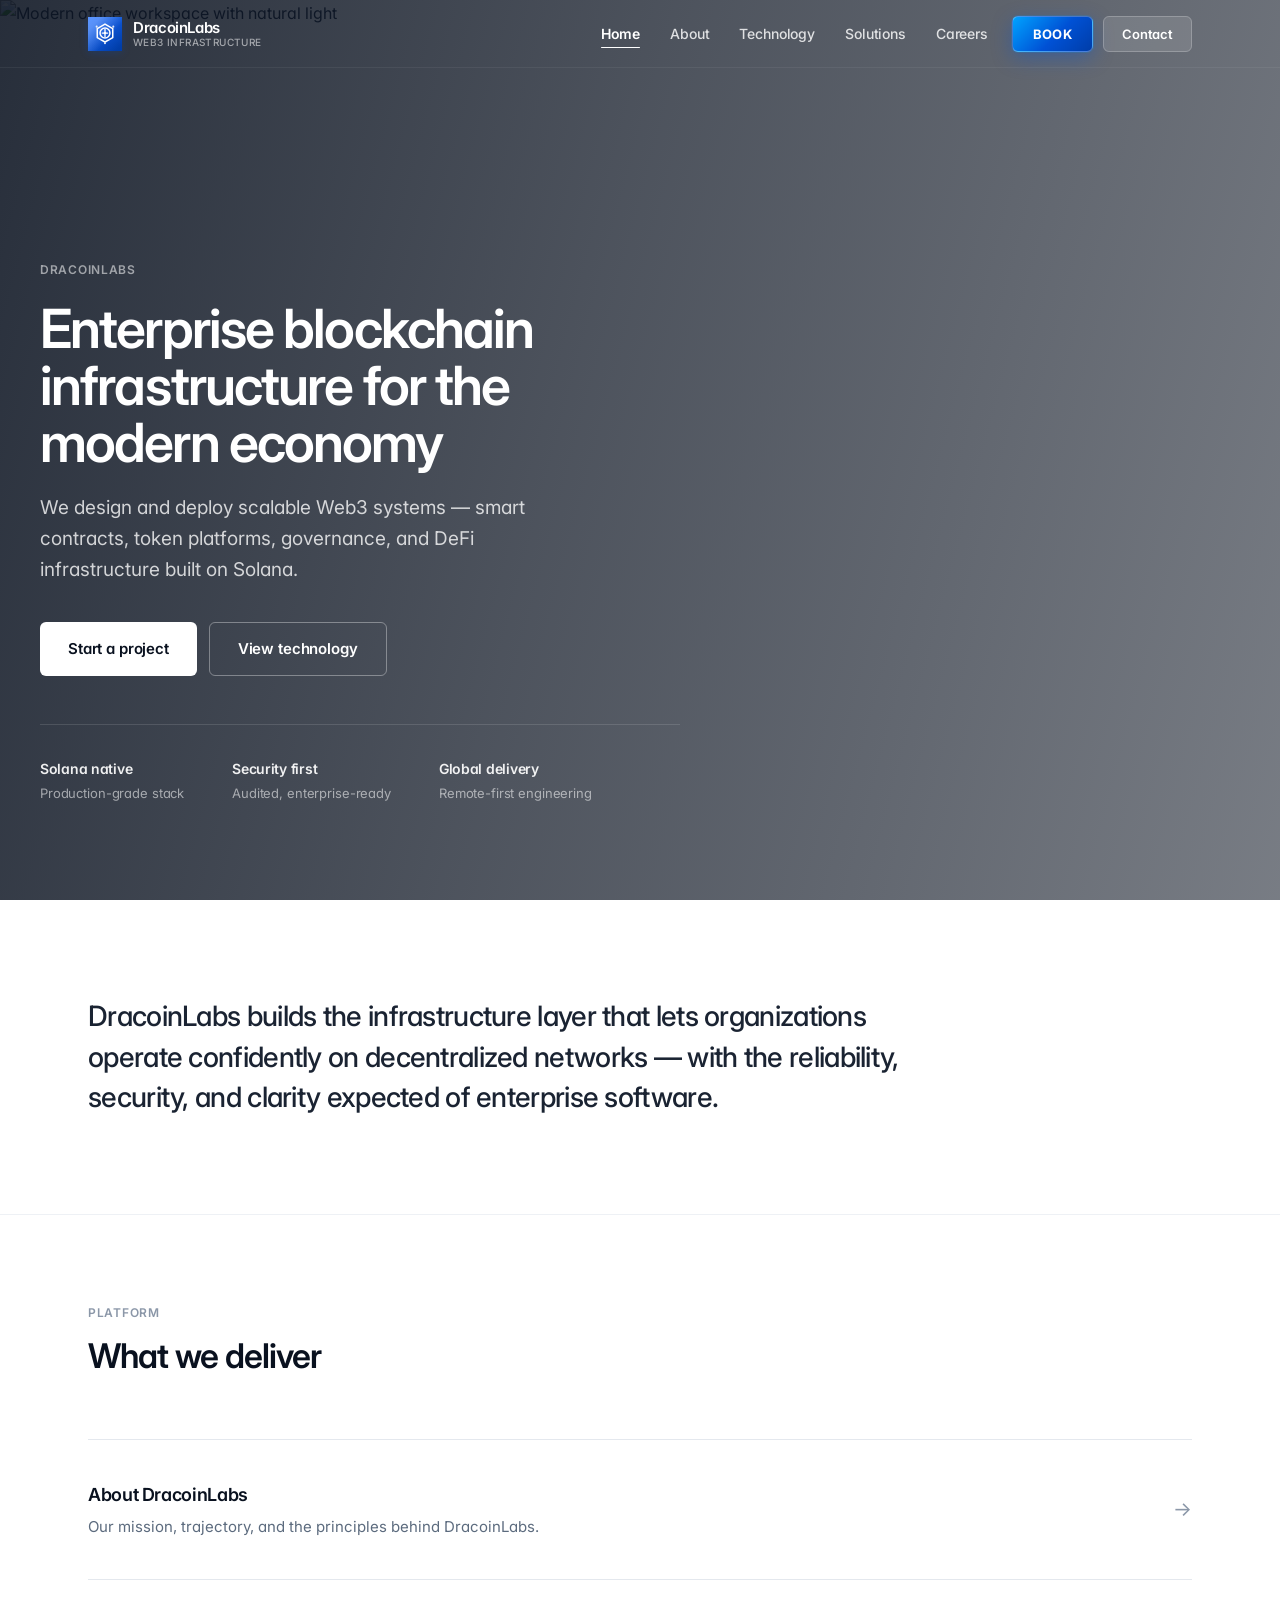
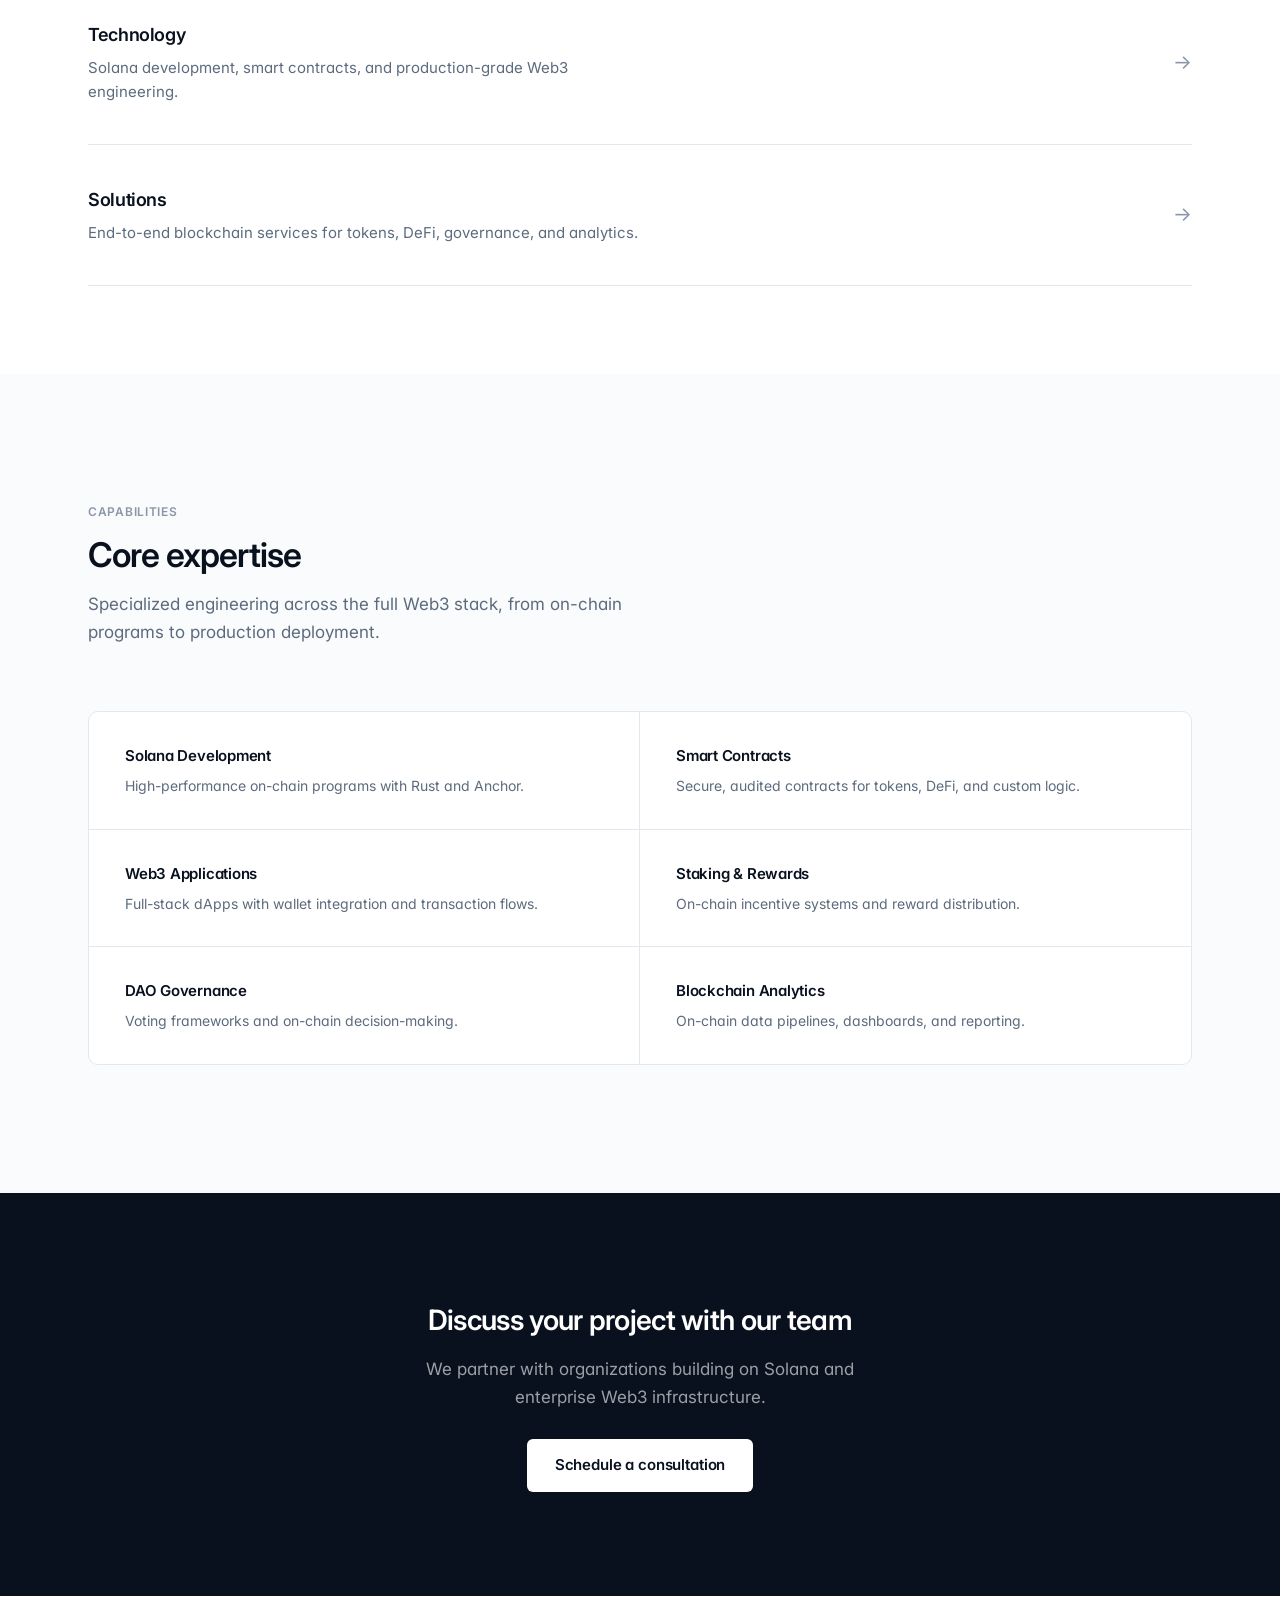
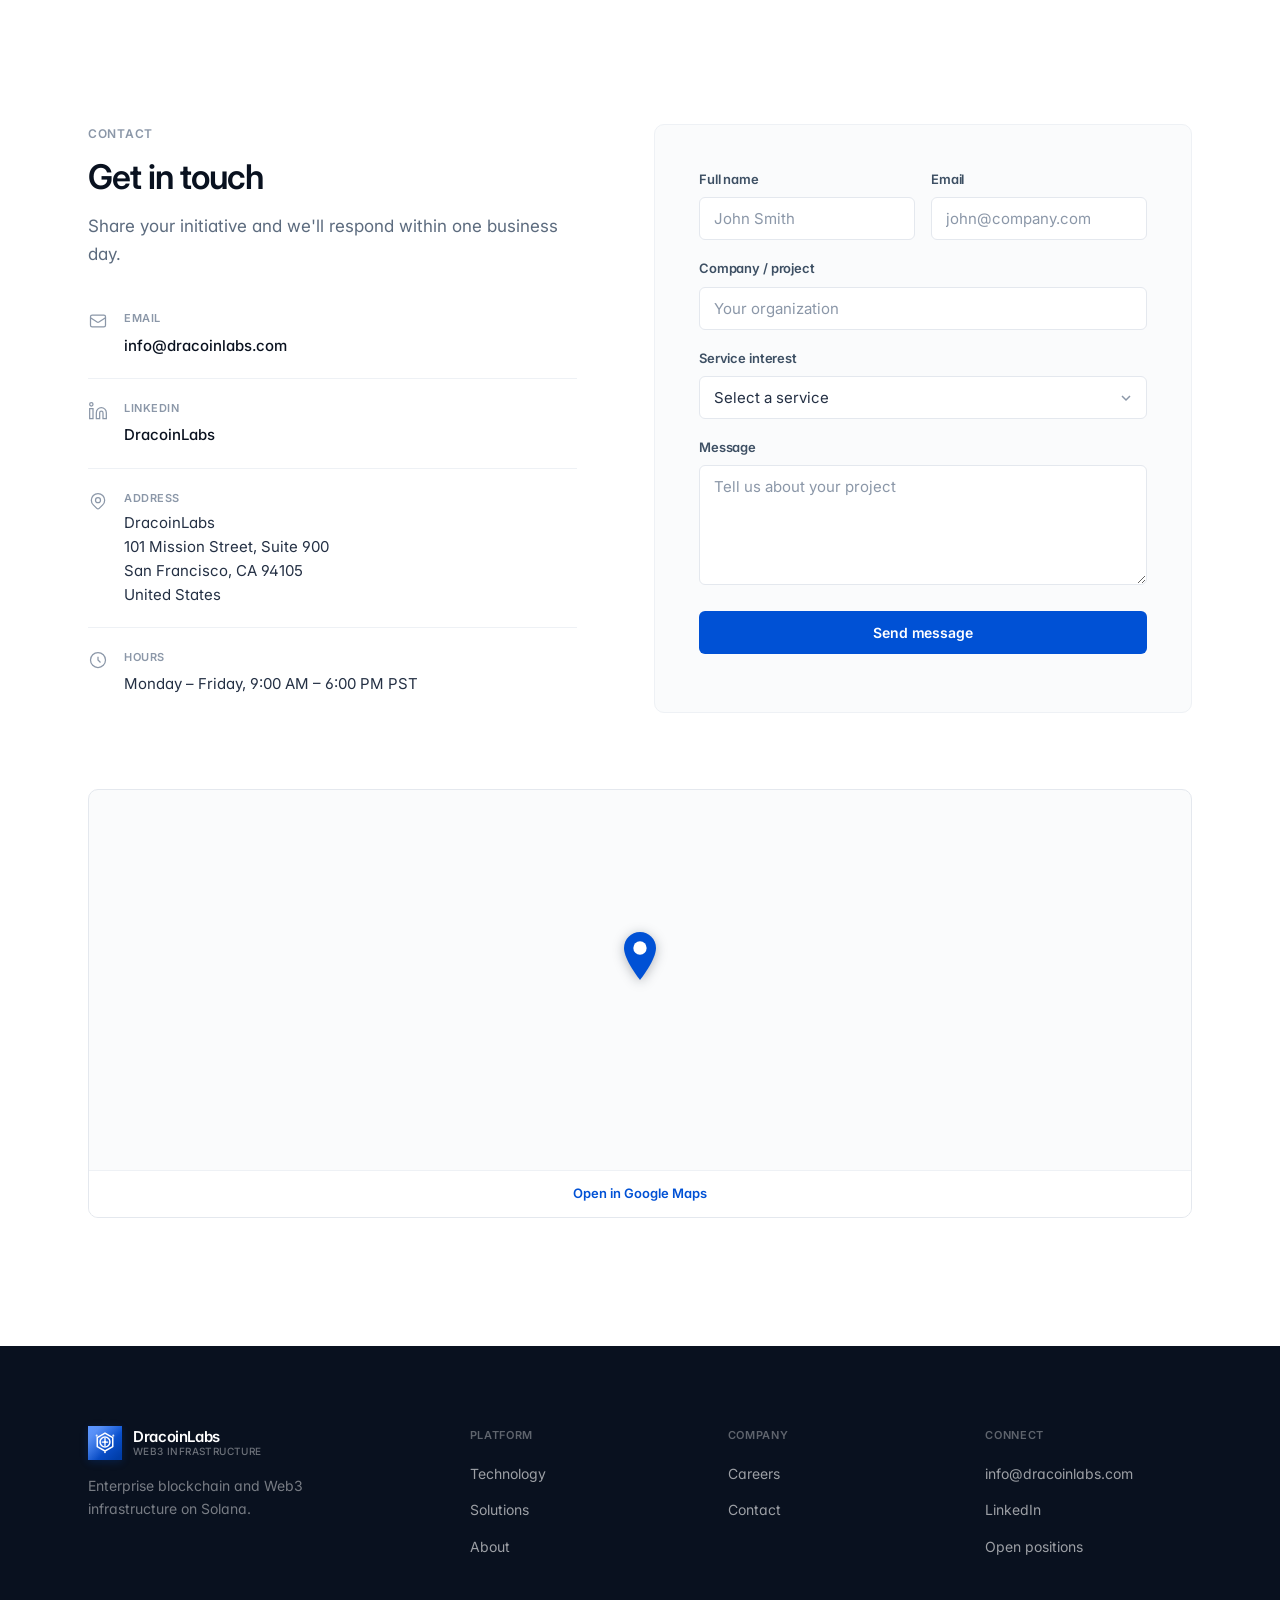
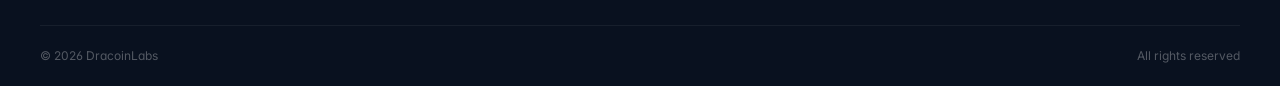
==== index.html @ e988a2a3 "Initial commit - DracoinLabs Company Website" ====
<!DOCTYPE html>
<html lang="en">
<head>
  <meta charset="UTF-8">
  <meta name="viewport" content="width=device-width, initial-scale=1.0">
  <meta name="description" content="DracoinLabs — Enterprise blockchain and Web3 infrastructure. DracoinLabs Nexus and scalable solutions on Solana.">
  <title>DracoinLabs | Enterprise Web3 Infrastructure</title>
  <link rel="icon" type="image/svg+xml" href="assets/favicon.svg">
  <link rel="preconnect" href="https://images.unsplash.com" crossorigin>
  <link rel="preconnect" href="https://fonts.googleapis.com">
  <link rel="preconnect" href="https://fonts.gstatic.com" crossorigin>
  <link href="https://fonts.googleapis.com/css2?family=Inter:wght@400;500;600;700&display=swap" rel="stylesheet">
  <link rel="stylesheet" href="css/style.css">
</head>
<body>
  <header class="header header--dark" id="header">
    <nav class="nav container">
      <a href="index.html" class="logo">
        <img class="logo-mark" src="assets/logo-mark.svg" alt="" width="32" height="32">
        <span class="logo-text"><span class="logo-name">DracoinLabs</span><span class="logo-tagline">Web3 Infrastructure</span></span>
      </a>
      <button class="nav-toggle" id="navToggle" aria-label="Menu"><span></span><span></span><span></span></button>
      <ul class="nav-links" id="navLinks">
        <li><a href="index.html" class="active">Home</a></li>
        <li><a href="about.html">About</a></li>
        <li><a href="technology.html">Technology</a></li>
        <li><a href="solutions.html">Solutions</a></li>
        <li><a href="careers.html">Careers</a></li>
        <li><button type="button" class="nav-book" id="bookBtn" aria-haspopup="dialog">Book</button></li>
        <li><a href="#contact" class="nav-cta">Contact</a></li>
      </ul>
    </nav>
  </header>

  <main>
    <section class="hero">
      <div class="hero-media">
        <img class="hero-img"
          src="https://images.unsplash.com/photo-1497366216548-37526070297c?auto=format&fit=crop&w=1920&q=85"
          srcset="https://images.unsplash.com/photo-1497366216548-37526070297c?auto=format&fit=crop&w=1200&q=85 1200w,
                  https://images.unsplash.com/photo-1497366216548-37526070297c?auto=format&fit=crop&w=1920&q=85 1920w,
                  https://images.unsplash.com/photo-1497366216548-37526070297c?auto=format&fit=crop&w=2400&q=85 2400w"
          sizes="100vw"
          alt="Modern office workspace with natural light"
          width="2400" height="1350" fetchpriority="high">
        <div class="hero-overlay"></div>
      </div>
      <div class="container hero-body">
        <div class="hero-inner">
          <span class="hero-label">DracoinLabs</span>
          <h1 class="hero-title">Enterprise blockchain infrastructure for the modern economy</h1>
          <p class="hero-lead">We design and deploy scalable Web3 systems — smart contracts, token platforms, governance, and DeFi infrastructure built on Solana.</p>
          <div class="hero-actions">
            <a href="#contact" class="btn btn-white btn-lg">Start a project</a>
            <a href="technology.html" class="btn btn-outline btn-lg">View technology</a>
          </div>
          <div class="hero-trust">
            <div class="hero-trust-item"><strong>Solana native</strong>Production-grade stack</div>
            <div class="hero-trust-item"><strong>Security first</strong>Audited, enterprise-ready</div>
            <div class="hero-trust-item"><strong>Global delivery</strong>Remote-first engineering</div>
          </div>
        </div>
      </div>
    </section>

    <section class="statement">
      <div class="container">
        <p class="statement-text" data-reveal>DracoinLabs builds the infrastructure layer that lets organizations operate confidently on decentralized networks — with the reliability, security, and clarity expected of enterprise software.</p>
      </div>
    </section>

    <section class="section section--tight">
      <div class="container">
        <div class="section-header" data-reveal>
          <span class="section-label">Platform</span>
          <h2 class="section-title">What we deliver</h2>
        </div>
        <div class="link-rows">
          <a href="about.html" class="link-row" data-reveal>
            <div class="link-row-content">
              <h3>About DracoinLabs</h3>
              <p>Our mission, trajectory, and the principles behind DracoinLabs.</p>
            </div>
            <span class="link-row-arrow" aria-hidden="true">→</span>
          </a>
          <a href="technology.html" class="link-row" data-reveal>
            <div class="link-row-content">
              <h3>Technology</h3>
              <p>Solana development, smart contracts, and production-grade Web3 engineering.</p>
            </div>
            <span class="link-row-arrow" aria-hidden="true">→</span>
          </a>
          <a href="solutions.html" class="link-row" data-reveal>
            <div class="link-row-content">
              <h3>Solutions</h3>
              <p>End-to-end blockchain services for tokens, DeFi, governance, and analytics.</p>
            </div>
            <span class="link-row-arrow" aria-hidden="true">→</span>
          </a>
        </div>
      </div>
    </section>

    <section class="section section--alt">
      <div class="container">
        <div class="section-header" data-reveal>
          <span class="section-label">Capabilities</span>
          <h2 class="section-title">Core expertise</h2>
          <p class="section-desc">Specialized engineering across the full Web3 stack, from on-chain programs to production deployment.</p>
        </div>
        <div class="capability-grid">
          <div class="capability-item" data-reveal>
            <h4>Solana Development</h4>
            <p>High-performance on-chain programs with Rust and Anchor.</p>
          </div>
          <div class="capability-item" data-reveal>
            <h4>Smart Contracts</h4>
            <p>Secure, audited contracts for tokens, DeFi, and custom logic.</p>
          </div>
          <div class="capability-item" data-reveal>
            <h4>Web3 Applications</h4>
            <p>Full-stack dApps with wallet integration and transaction flows.</p>
          </div>
          <div class="capability-item" data-reveal>
            <h4>Staking & Rewards</h4>
            <p>On-chain incentive systems and reward distribution.</p>
          </div>
          <div class="capability-item" data-reveal>
            <h4>DAO Governance</h4>
            <p>Voting frameworks and on-chain decision-making.</p>
          </div>
          <div class="capability-item" data-reveal>
            <h4>Blockchain Analytics</h4>
            <p>On-chain data pipelines, dashboards, and reporting.</p>
          </div>
        </div>
      </div>
    </section>

    <section class="cta-band">
      <div class="container" data-reveal>
        <h2>Discuss your project with our team</h2>
        <p>We partner with organizations building on Solana and enterprise Web3 infrastructure.</p>
        <a href="#contact" class="btn btn-white btn-lg">Schedule a consultation</a>
      </div>
    </section>

    <section class="section" id="contact">
      <div class="container contact-grid">
        <div data-reveal>
          <span class="section-label">Contact</span>
          <h2 class="section-title">Get in touch</h2>
          <p class="section-desc">Share your initiative and we'll respond within one business day.</p>
          <div class="contact-details">
            <div class="contact-item">
              <svg viewBox="0 0 24 24" fill="none" stroke="currentColor" stroke-width="1.5"><path d="M3 8l7.89 5.26a2 2 0 002.22 0L21 8M5 19h14a2 2 0 002-2V7a2 2 0 00-2-2H5a2 2 0 00-2 2v10a2 2 0 002 2z"/></svg>
              <div><strong>Email</strong><a href="mailto:info@dracoinlabs.com">info@dracoinlabs.com</a></div>
            </div>
            <div class="contact-item">
              <svg viewBox="0 0 24 24" fill="none" stroke="currentColor" stroke-width="1.5"><path d="M16 8a6 6 0 016 6v7h-4v-7a2 2 0 00-4 0v7h-4v-7a6 6 0 016-6zM2 9h4v12H2z"/><circle cx="4" cy="4" r="2"/></svg>
              <div><strong>LinkedIn</strong><a href="https://www.linkedin.com/company/dracoinlabs/" target="_blank" rel="noopener noreferrer">DracoinLabs</a></div>
            </div>
            <div class="contact-item">
              <svg viewBox="0 0 24 24" fill="none" stroke="currentColor" stroke-width="1.5"><path d="M17.657 16.657L13.414 20.9a1.998 1.998 0 01-2.827 0l-4.244-4.243a8 8 0 1111.314 0z"/><path d="M15 11a3 3 0 11-6 0 3 3 0 016 0z"/></svg>
              <div>
                <strong>Address</strong>
                <address class="contact-address">
                  DracoinLabs<br>
                  101 Mission Street, Suite 900<br>
                  San Francisco, CA 94105<br>
                  United States
                </address>
              </div>
            </div>
            <div class="contact-item">
              <svg viewBox="0 0 24 24" fill="none" stroke="currentColor" stroke-width="1.5"><path d="M12 8v4l3 3m6-3a9 9 0 11-18 0 9 9 0 0118 0z"/></svg>
              <div><strong>Hours</strong><span>Monday – Friday, 9:00 AM – 6:00 PM PST</span></div>
            </div>
          </div>
        </div>
        <form class="card contact-form" id="contactForm" novalidate data-reveal>
          <div class="form-row">
            <div class="form-group"><label for="name">Full name</label><input type="text" id="name" name="name" required placeholder="John Smith"></div>
            <div class="form-group"><label for="email">Email</label><input type="email" id="email" name="email" required placeholder="john@company.com"></div>
          </div>
          <div class="form-group"><label for="company">Company / project</label><input type="text" id="company" name="company" placeholder="Your organization"></div>
          <div class="form-group"><label for="service">Service interest</label>
            <select id="service" name="service"><option value="">Select a service</option><option value="solana">Solana Development</option><option value="smart-contracts">Smart Contracts</option><option value="web3">Web3 Applications</option><option value="staking">Staking & Rewards</option><option value="governance">DAO Governance</option><option value="defi">DeFi Infrastructure</option><option value="other">Other</option></select>
          </div>
          <div class="form-group"><label for="message">Message</label><textarea id="message" name="message" rows="4" required placeholder="Tell us about your project"></textarea></div>
          <button type="submit" class="btn btn-primary btn-full">Send message</button>
          <p class="form-status" id="formStatus" role="status"></p>
        </form>
      </div>
      <div class="container">
        <div class="contact-map" data-reveal>
          <div class="contact-map-frame">
            <iframe
              title="DracoinLabs office on Google Maps"
              src="https://maps.google.com/maps?ll=37.792351,-122.394742&amp;z=16&amp;hl=en&amp;t=m&amp;output=embed"
              width="100%"
              height="380"
              loading="lazy"
              referrerpolicy="no-referrer-when-downgrade"
              allowfullscreen>
            </iframe>
            <div class="contact-map-pin" aria-hidden="true">
              <svg xmlns="http://www.w3.org/2000/svg" viewBox="0 0 24 36" width="32" height="48">
                <path fill="#0051d5" d="M12 0C5.373 0 0 5.373 0 12c0 9 12 24 12 24s12-15 12-24C24 5.373 18.627 0 12 0z"/>
                <circle fill="#ffffff" cx="12" cy="12" r="5"/>
              </svg>
            </div>
          </div>
          <a
            class="contact-map-link"
            href="https://www.google.com/maps/search/?api=1&amp;query=101+Mission+Street,+Suite+900,+San+Francisco,+CA+94105"
            target="_blank"
            rel="noopener noreferrer">
            Open in Google Maps
          </a>
        </div>
      </div>
    </section>
  </main>

  <footer class="footer">
    <div class="container footer-grid">
      <div class="footer-brand">
        <a href="index.html" class="logo">
          <img class="logo-mark" src="assets/logo-mark.svg" alt="" width="32" height="32">
          <span class="logo-text"><span class="logo-name">DracoinLabs</span><span class="logo-tagline">Web3 Infrastructure</span></span>
        </a>
        <p>Enterprise blockchain and Web3 infrastructure on Solana.</p>
      </div>
      <div class="footer-col"><h4>Platform</h4><ul><li><a href="technology.html">Technology</a></li><li><a href="solutions.html">Solutions</a></li><li><a href="about.html">About</a></li></ul></div>
      <div class="footer-col"><h4>Company</h4><ul><li><a href="careers.html">Careers</a></li><li><a href="#contact">Contact</a></li></ul></div>
      <div class="footer-col"><h4>Connect</h4><ul><li><a href="mailto:info@dracoinlabs.com">info@dracoinlabs.com</a></li><li><a href="https://www.linkedin.com/company/dracoinlabs/" target="_blank" rel="noopener noreferrer">LinkedIn</a></li><li><a href="careers.html">Open positions</a></li></ul></div>
    </div>
    <div class="footer-bottom container">
      <p>&copy; 2026 DracoinLabs</p>
      <p>All rights reserved</p>
    </div>
  </footer>
    <div class="booking-modal" id="bookingModal" role="dialog" aria-modal="true" aria-labelledby="bookingTitle" hidden>
    <div class="booking-dialog">
      <div class="booking-head">
        <div>
          <h2 id="bookingTitle">Book a meeting</h2>
          <p>Schedule a consultation with the DracoinLabs team.</p>
        </div>
        <button type="button" class="booking-close" aria-label="Close">&times;</button>
      </div>
      <div class="booking-calendar">
        <iframe id="bookingFrame" title="DracoinLabs meeting calendar" loading="lazy"></iframe>
      </div>
    </div>
  </div>
  <script src="js/app.js"></script>
  <script src="js/booking.js"></script>
</body>
</html>
---- css/style.css ----
/* DracoinLabs — Enterprise Design System */

:root {
  --ink: #09111f;
  --ink-soft: #1a2332;
  --ink-muted: #3d4f63;
  --text: #243044;
  --text-muted: #5c6b7e;
  --text-light: #8b97a8;
  --white: #ffffff;
  --surface: #fafbfc;
  --surface-raised: #f4f6f8;
  --border: #e4e8ee;
  --border-subtle: #eef1f5;
  --accent: #0051d5;
  --accent-hover: #003da8;
  --accent-muted: rgba(0, 81, 213, 0.08);
  --success: #0d7a55;
  --font: 'Inter', system-ui, -apple-system, BlinkMacSystemFont, sans-serif;
  --header-h: 68px;
  --container: 1200px;
  --container-narrow: 720px;
  --radius: 6px;
  --radius-lg: 10px;
  --shadow-subtle: 0 1px 2px rgba(9, 17, 31, 0.04);
  --shadow-md: 0 8px 32px rgba(9, 17, 31, 0.07);
  --ease: cubic-bezier(0.25, 0.1, 0.25, 1);
  --section-y: clamp(80px, 10vw, 128px);
  --overlay: linear-gradient(
    105deg,
    rgba(9, 17, 31, 0.88) 0%,
    rgba(9, 17, 31, 0.72) 45%,
    rgba(9, 17, 31, 0.55) 100%
  );
  --overlay-heavy: linear-gradient(
    105deg,
    rgba(9, 17, 31, 0.92) 0%,
    rgba(9, 17, 31, 0.78) 50%,
    rgba(9, 17, 31, 0.65) 100%
  );
}

*, *::before, *::after { box-sizing: border-box; margin: 0; padding: 0; }

html {
  scroll-behavior: smooth;
  scroll-padding-top: var(--header-h);
  font-size: 16px;
}

body {
  font-family: var(--font);
  font-size: 1rem;
  line-height: 1.65;
  color: var(--text);
  background: var(--white);
  -webkit-font-smoothing: antialiased;
  -moz-osx-font-smoothing: grayscale;
  font-feature-settings: 'cv02', 'cv03', 'cv04', 'cv11';
}

img { display: block; max-width: 100%; height: auto; }
a { color: inherit; text-decoration: none; }
ul { list-style: none; }

.container {
  width: 100%;
  max-width: var(--container);
  margin: 0 auto;
  padding: 0 clamp(20px, 4vw, 48px);
}

.container--narrow { max-width: var(--container-narrow); }

/* ─── Header ─── */
.header {
  position: fixed;
  top: 0; left: 0; right: 0;
  z-index: 1000;
  height: var(--header-h);
  transition: background 0.4s var(--ease), border-color 0.4s var(--ease);
}

.header--dark { border-bottom: 1px solid rgba(255, 255, 255, 0.06); }
.header--dark .logo-name { color: #fff; }
.header--dark .logo-tagline { color: rgba(255, 255, 255, 0.55); }
.header--dark .nav-links a {
  color: rgba(255, 255, 255, 0.82);
  font-weight: 500;
}
.header--dark .nav-links a:hover { color: #fff; }
.header--dark .nav-links a.active { color: #fff; font-weight: 600; }
.header--dark .nav-toggle span { background: #fff; }

.header--solid {
  background: rgba(255, 255, 255, 0.97);
  backdrop-filter: blur(16px) saturate(180%);
  border-bottom: 1px solid var(--border-subtle);
}
.header--solid .logo-name { color: var(--ink); }
.header--solid .logo-tagline { color: var(--text-light); }
.header--solid .nav-links a { color: var(--ink-muted); }
.header--solid .nav-links a:hover { color: var(--ink); }
.header--solid .nav-links a.active { color: var(--ink); font-weight: 600; }
.header--solid .nav-toggle span { background: var(--ink); }

.nav {
  display: flex;
  align-items: center;
  justify-content: space-between;
  height: 100%;
}

.logo {
  display: flex;
  align-items: center;
  gap: 11px;
}

.logo-mark {
  width: 34px;
  height: 34px;
  flex-shrink: 0;
  box-shadow: 0 2px 8px rgba(0, 81, 213, 0.22);
}

.logo-text {
  display: flex;
  flex-direction: column;
  line-height: 1.15;
  gap: 1px;
}

.logo-name {
  font-size: 15px;
  font-weight: 600;
  letter-spacing: -0.025em;
  color: var(--ink);
}

.logo-tagline {
  font-size: 10px;
  font-weight: 500;
  color: var(--text-light);
  letter-spacing: 0.04em;
  text-transform: uppercase;
}

.nav-links {
  display: flex;
  align-items: center;
  gap: 2px;
}

.nav-links a {
  position: relative;
  padding: 8px 14px;
  font-size: 14px;
  font-weight: 500;
  letter-spacing: -0.01em;
  transition: color 0.2s;
}

.nav-links a.active::after {
  content: '';
  position: absolute;
  bottom: 2px;
  left: 14px;
  right: 14px;
  height: 1.5px;
  background: currentColor;
  border-radius: 1px;
}

.header--dark .nav-links a.active::after { background: #fff; }
.header--solid .nav-links a.active::after { background: var(--accent); }

.nav-cta {
  margin-left: 8px;
  padding: 9px 18px !important;
  font-weight: 600 !important;
  font-size: 13px !important;
  letter-spacing: -0.01em;
  background: var(--accent) !important;
  color: #fff !important;
  border-radius: var(--radius);
  transition: background 0.2s !important;
}
.nav-cta::after { display: none !important; }
.nav-cta:hover { background: var(--accent-hover) !important; }

.header--dark .nav-cta {
  background: rgba(255, 255, 255, 0.12) !important;
  color: #fff !important;
  border: 1px solid rgba(255, 255, 255, 0.22);
}
.header--dark .nav-cta:hover {
  background: rgba(255, 255, 255, 0.2) !important;
}

.nav-book {
  margin-left: 8px;
  padding: 9px 20px !important;
  font-family: inherit;
  font-size: 13px !important;
  font-weight: 700 !important;
  letter-spacing: 0.02em;
  text-transform: uppercase;
  color: #fff !important;
  background: linear-gradient(135deg, #00A3FF 0%, #0051D5 55%, #003DA8 100%) !important;
  border: 1px solid rgba(255, 255, 255, 0.28);
  border-radius: var(--radius);
  cursor: pointer;
  box-shadow: 0 0 0 1px rgba(0, 163, 255, 0.15), 0 6px 20px rgba(0, 81, 213, 0.38);
  transition: transform 0.2s var(--ease), box-shadow 0.2s var(--ease), filter 0.2s !important;
}

.nav-book:hover {
  transform: translateY(-1px);
  filter: brightness(1.06);
  box-shadow: 0 0 0 1px rgba(0, 163, 255, 0.25), 0 10px 28px rgba(0, 81, 213, 0.45);
}

.header--solid .nav-book {
  border-color: rgba(0, 81, 213, 0.2);
  box-shadow: 0 0 0 1px rgba(0, 81, 213, 0.1), 0 6px 18px rgba(0, 81, 213, 0.28);
}

/* Booking modal */
.booking-modal {
  position: fixed;
  inset: 0;
  z-index: 3000;
  background: rgba(9, 17, 31, 0.62);
  backdrop-filter: blur(6px);
  display: flex;
  align-items: center;
  justify-content: center;
  padding: 20px;
  opacity: 0;
  visibility: hidden;
  transition: opacity 0.3s, visibility 0.3s;
}

.booking-modal.open {
  opacity: 1;
  visibility: visible;
}

.booking-dialog {
  background: var(--white);
  border: 1px solid var(--border);
  border-radius: var(--radius-lg);
  width: 100%;
  max-width: 920px;
  max-height: 90vh;
  overflow: hidden;
  box-shadow: var(--shadow-md);
  transform: translateY(12px) scale(0.98);
  transition: transform 0.3s var(--ease);
}

.booking-modal.open .booking-dialog {
  transform: none;
}

.booking-head {
  display: flex;
  align-items: flex-start;
  justify-content: space-between;
  gap: 16px;
  padding: 20px 24px 16px;
  border-bottom: 1px solid var(--border-subtle);
}

.booking-head h2 {
  font-size: 1.25rem;
  font-weight: 600;
  color: var(--ink);
  letter-spacing: -0.02em;
  margin-bottom: 4px;
}

.booking-head p {
  font-size: 14px;
  color: var(--text-muted);
}

.booking-close {
  background: none;
  border: none;
  color: var(--text-light);
  font-size: 28px;
  line-height: 1;
  cursor: pointer;
  padding: 2px 6px;
  margin: -4px -6px 0 0;
}

.booking-close:hover { color: var(--ink); }

.booking-calendar {
  height: min(72vh, 680px);
  background: var(--surface);
}

.booking-calendar iframe {
  display: block;
  width: 100%;
  height: 100%;
  border: 0;
}

.nav-toggle {
  display: none;
  flex-direction: column;
  gap: 5px;
  padding: 8px;
  background: none;
  border: none;
  cursor: pointer;
}
.nav-toggle span {
  display: block;
  width: 20px;
  height: 1.5px;
  background: var(--ink);
  transition: transform 0.3s, opacity 0.3s;
}
.nav-toggle.open span:nth-child(1) { transform: translateY(6.5px) rotate(45deg); }
.nav-toggle.open span:nth-child(2) { opacity: 0; }
.nav-toggle.open span:nth-child(3) { transform: translateY(-6.5px) rotate(-45deg); }

/* ─── Hero ─── */
.hero {
  position: relative;
  min-height: 100svh;
  display: flex;
  align-items: flex-end;
  overflow: hidden;
}
.hero--short {
  min-height: clamp(420px, 52vh, 560px);
  align-items: center;
}

.hero-media {
  position: absolute;
  inset: 0;
  z-index: 0;
}

.hero-img {
  position: absolute;
  inset: 0;
  width: 100%;
  height: 100%;
  object-fit: cover;
  object-position: center center;
}

.hero-overlay {
  position: absolute;
  inset: 0;
  background: var(--overlay);
}
.hero-overlay--heavy { background: var(--overlay-heavy); }

.hero-body {
  position: relative;
  z-index: 1;
  width: 100%;
  padding: calc(var(--header-h) + 48px) 0 clamp(64px, 8vw, 96px);
  color: #fff;
}

.hero--short .hero-body {
  padding: calc(var(--header-h) + 40px) 0 56px;
  max-width: 680px;
}

.hero-inner {
  max-width: 640px;
}

.hero-label {
  display: block;
  font-size: 12px;
  font-weight: 600;
  letter-spacing: 0.06em;
  text-transform: uppercase;
  color: rgba(255, 255, 255, 0.55);
  margin-bottom: 20px;
}

.hero-title {
  font-size: clamp(2.125rem, 4.8vw, 3.375rem);
  font-weight: 600;
  line-height: 1.06;
  letter-spacing: -0.035em;
  margin-bottom: 20px;
}

.hero-lead {
  font-size: clamp(1rem, 1.8vw, 1.1875rem);
  line-height: 1.65;
  font-weight: 400;
  color: rgba(255, 255, 255, 0.78);
  margin-bottom: 36px;
  max-width: 520px;
}

.hero-actions {
  display: flex;
  flex-wrap: wrap;
  gap: 12px;
  margin-bottom: 0;
}

.hero-trust {
  margin-top: 48px;
  padding-top: 32px;
  border-top: 1px solid rgba(255, 255, 255, 0.12);
  display: flex;
  flex-wrap: wrap;
  gap: clamp(24px, 4vw, 48px);
}

.hero-trust-item {
  font-size: 13px;
  color: rgba(255, 255, 255, 0.55);
  letter-spacing: -0.01em;
}
.hero-trust-item strong {
  display: block;
  font-size: 14px;
  font-weight: 600;
  color: rgba(255, 255, 255, 0.92);
  margin-bottom: 2px;
  letter-spacing: -0.02em;
}

/* ─── Buttons ─── */
.btn {
  display: inline-flex;
  align-items: center;
  justify-content: center;
  gap: 8px;
  padding: 13px 24px;
  font-family: var(--font);
  font-size: 14px;
  font-weight: 600;
  letter-spacing: -0.01em;
  border-radius: var(--radius);
  border: none;
  cursor: pointer;
  transition: background 0.2s, border-color 0.2s, color 0.2s;
}
.btn-primary {
  background: var(--accent);
  color: #fff;
}
.btn-primary:hover { background: var(--accent-hover); }
.btn-white {
  background: #fff;
  color: var(--ink);
}
.btn-white:hover { background: rgba(255, 255, 255, 0.92); }
.btn-outline {
  background: transparent;
  color: #fff;
  border: 1px solid rgba(255, 255, 255, 0.35);
}
.btn-outline:hover {
  background: rgba(255, 255, 255, 0.08);
  border-color: rgba(255, 255, 255, 0.55);
}
.btn-lg { padding: 14px 28px; font-size: 15px; }
.btn-full { width: 100%; }
.btn.loading { opacity: 0.65; pointer-events: none; }

/* ─── Sections ─── */
.section {
  padding: var(--section-y) 0;
}
.section--alt { background: var(--surface); }
.section--tight { padding: clamp(56px, 7vw, 88px) 0; }

.section-label {
  display: block;
  font-size: 12px;
  font-weight: 600;
  letter-spacing: 0.06em;
  text-transform: uppercase;
  color: var(--text-light);
  margin-bottom: 14px;
}

.section-title {
  font-size: clamp(1.625rem, 3vw, 2.125rem);
  font-weight: 600;
  letter-spacing: -0.03em;
  line-height: 1.12;
  color: var(--ink);
  margin-bottom: 16px;
}

.section-desc {
  font-size: 1.0625rem;
  color: var(--text-muted);
  line-height: 1.7;
  max-width: 540px;
  font-weight: 400;
}

.section-header { margin-bottom: clamp(40px, 5vw, 64px); }
.section-header.center { text-align: center; }
.section-header.center .section-desc { margin: 0 auto; }

/* ─── Editorial statement ─── */
.statement {
  padding: clamp(64px, 8vw, 96px) 0;
  border-bottom: 1px solid var(--border-subtle);
}
.statement-text {
  font-size: clamp(1.375rem, 2.5vw, 1.75rem);
  font-weight: 500;
  line-height: 1.45;
  letter-spacing: -0.025em;
  color: var(--ink-soft);
  max-width: 820px;
}

/* ─── Link rows (replaces icon cards) ─── */
.link-rows {
  border-top: 1px solid var(--border);
}

.link-row {
  display: grid;
  grid-template-columns: 1fr auto;
  align-items: center;
  gap: 32px;
  padding: clamp(28px, 3.5vw, 40px) 0;
  border-bottom: 1px solid var(--border);
  transition: opacity 0.2s;
}
.link-row:hover { opacity: 0.75; }
.link-row:hover .link-row-arrow { transform: translateX(4px); }

.link-row-content h3 {
  font-size: 1.125rem;
  font-weight: 600;
  letter-spacing: -0.02em;
  color: var(--ink);
  margin-bottom: 6px;
}
.link-row-content p {
  font-size: 15px;
  color: var(--text-muted);
  line-height: 1.6;
  max-width: 560px;
}

.link-row-arrow {
  font-size: 20px;
  color: var(--text-light);
  transition: transform 0.25s var(--ease);
  flex-shrink: 0;
}

/* ─── Capability grid (replaces pill tags) ─── */
.capability-grid {
  display: grid;
  grid-template-columns: repeat(2, 1fr);
  gap: 0;
  border: 1px solid var(--border);
  border-radius: var(--radius-lg);
  overflow: hidden;
  background: var(--white);
}

.capability-item {
  padding: clamp(24px, 3vw, 32px) clamp(24px, 3vw, 36px);
  border-bottom: 1px solid var(--border);
  border-right: 1px solid var(--border);
}
.capability-item:nth-child(2n) { border-right: none; }
.capability-item:nth-last-child(-n+2) { border-bottom: none; }

.capability-item h4 {
  font-size: 15px;
  font-weight: 600;
  letter-spacing: -0.015em;
  color: var(--ink);
  margin-bottom: 6px;
}
.capability-item p {
  font-size: 14px;
  color: var(--text-muted);
  line-height: 1.55;
}

/* ─── Cards ─── */
.card {
  background: var(--white);
  border: 1px solid var(--border);
  border-radius: var(--radius-lg);
  padding: clamp(28px, 3vw, 36px);
  transition: border-color 0.25s, box-shadow 0.25s;
}
.card:hover {
  border-color: #cdd3dc;
  box-shadow: var(--shadow-subtle);
}
.card h3 {
  font-size: 1.0625rem;
  font-weight: 600;
  color: var(--ink);
  margin-bottom: 10px;
  letter-spacing: -0.015em;
}
.card p {
  font-size: 15px;
  color: var(--text-muted);
  line-height: 1.6;
  margin-bottom: 0;
}
.card p + p { margin-top: 12px; }

.card-grid {
  display: grid;
  grid-template-columns: repeat(3, 1fr);
  gap: 1px;
  background: var(--border);
  border: 1px solid var(--border);
  border-radius: var(--radius-lg);
  overflow: hidden;
}
.card-grid .card {
  border: none;
  border-radius: 0;
  margin: 0;
}
.card-grid .card:hover {
  box-shadow: none;
  background: var(--surface);
}
.card-grid--2 { grid-template-columns: repeat(2, 1fr); }

/* ─── CTA band ─── */
.cta-band {
  padding: clamp(72px, 9vw, 104px) 0;
  background: var(--ink);
  text-align: center;
}
.cta-band h2 {
  font-size: clamp(1.375rem, 2.5vw, 1.75rem);
  font-weight: 600;
  color: #fff;
  letter-spacing: -0.025em;
  margin-bottom: 12px;
}
.cta-band p {
  font-size: 1.0625rem;
  color: rgba(255, 255, 255, 0.6);
  margin-bottom: 28px;
  max-width: 480px;
  margin-left: auto;
  margin-right: auto;
  line-height: 1.65;
}

/* ─── Contact ─── */
.contact-grid {
  display: grid;
  grid-template-columns: 1fr 1.1fr;
  gap: clamp(48px, 6vw, 80px);
  align-items: start;
}

.contact-details { margin-top: 40px; }

.contact-item {
  display: flex;
  gap: 16px;
  padding: 20px 0;
  border-bottom: 1px solid var(--border-subtle);
}
.contact-item:first-child { padding-top: 0; }
.contact-item:last-child { border-bottom: none; }

.contact-item svg {
  width: 20px;
  height: 20px;
  color: var(--text-light);
  flex-shrink: 0;
  margin-top: 2px;
}

.contact-item strong {
  display: block;
  font-size: 11px;
  font-weight: 600;
  text-transform: uppercase;
  letter-spacing: 0.05em;
  color: var(--text-light);
  margin-bottom: 4px;
}
.contact-item a {
  color: var(--ink);
  font-weight: 500;
  font-size: 15px;
  transition: color 0.2s;
}
.contact-item a:hover { color: var(--accent); }
.contact-item span { color: var(--text); font-size: 15px; }

.contact-address {
  font-style: normal;
  color: var(--text);
  font-size: 15px;
  line-height: 1.6;
}

.contact-map {
  margin-top: clamp(48px, 6vw, 72px);
  border: 1px solid var(--border);
  border-radius: var(--radius-lg);
  overflow: hidden;
  background: var(--surface);
}

.contact-map-frame {
  position: relative;
  height: 380px;
  line-height: 0;
}

.contact-map-frame iframe {
  display: block;
  width: 100%;
  height: 100%;
  border: 0;
}

.contact-map-pin {
  position: absolute;
  top: 50%;
  left: 50%;
  transform: translate(-50%, -100%);
  pointer-events: none;
  z-index: 2;
  filter: drop-shadow(0 2px 6px rgba(9, 17, 31, 0.3));
}

.contact-map-link {
  display: block;
  padding: 12px 16px;
  font-size: 13px;
  font-weight: 600;
  color: var(--accent);
  text-align: center;
  border-top: 1px solid var(--border-subtle);
  background: var(--white);
  transition: background 0.2s, color 0.2s;
}

.contact-map-link:hover {
  background: var(--accent-muted);
  color: var(--accent-hover);
}

.contact-form {
  padding: clamp(32px, 4vw, 44px);
  background: var(--surface);
  border-color: var(--border-subtle);
}

.form-row { display: grid; grid-template-columns: 1fr 1fr; gap: 16px; }
.form-group { margin-bottom: 18px; }
.form-group label {
  display: block;
  font-size: 13px;
  font-weight: 600;
  color: var(--ink-muted);
  margin-bottom: 7px;
  letter-spacing: -0.01em;
}
.form-group input,
.form-group select,
.form-group textarea {
  width: 100%;
  padding: 11px 14px;
  font-family: var(--font);
  font-size: 15px;
  color: var(--text);
  background: var(--white);
  border: 1px solid var(--border);
  border-radius: var(--radius);
  transition: border-color 0.2s, box-shadow 0.2s;
}
.form-group input::placeholder,
.form-group textarea::placeholder { color: var(--text-light); }
.form-group input:focus,
.form-group select:focus,
.form-group textarea:focus {
  outline: none;
  border-color: var(--accent);
  box-shadow: 0 0 0 3px var(--accent-muted);
}
.form-group select {
  appearance: none;
  background-image: url("data:image/svg+xml,%3Csvg xmlns='http://www.w3.org/2000/svg' width='16' height='16' fill='none' stroke='%238b97a8' stroke-width='1.5'%3E%3Cpath d='M4 6l4 4 4-4'/%3E%3C/svg%3E");
  background-repeat: no-repeat;
  background-position: right 12px center;
  padding-right: 36px;
  cursor: pointer;
}
.form-group textarea { resize: vertical; min-height: 120px; }
.form-status { margin-top: 14px; font-size: 14px; text-align: center; }
.form-status.success { color: var(--success); }
.form-status.error { color: #c53030; }

/* ─── Footer ─── */
.footer {
  background: var(--ink);
  color: rgba(255, 255, 255, 0.65);
  padding: clamp(56px, 7vw, 80px) 0 0;
}
.footer .logo-name { color: #fff; }
.footer .logo-tagline { color: rgba(255, 255, 255, 0.4); }

.footer-grid {
  display: grid;
  grid-template-columns: 1.6fr 1fr 1fr 1fr;
  gap: clamp(32px, 4vw, 56px);
  padding-bottom: clamp(40px, 5vw, 56px);
}

.footer-brand p {
  margin-top: 14px;
  font-size: 14px;
  line-height: 1.65;
  max-width: 260px;
  color: rgba(255, 255, 255, 0.45);
}

.footer-col h4 {
  font-size: 11px;
  font-weight: 600;
  letter-spacing: 0.06em;
  text-transform: uppercase;
  color: rgba(255, 255, 255, 0.35);
  margin-bottom: 16px;
}
.footer-col li { margin-bottom: 10px; }
.footer-col a {
  font-size: 14px;
  color: rgba(255, 255, 255, 0.6);
  transition: color 0.2s;
}
.footer-col a:hover { color: #fff; }

.footer-bottom {
  padding: 20px 0;
  border-top: 1px solid rgba(255, 255, 255, 0.06);
  display: flex;
  justify-content: space-between;
  align-items: center;
  flex-wrap: wrap;
  gap: 12px;
  font-size: 12px;
  color: rgba(255, 255, 255, 0.3);
}

/* ─── About ─── */
.mission-quote {
  max-width: var(--container-narrow);
  margin: 0 auto;
  text-align: center;
}
.mission-quote p {
  font-size: clamp(1.25rem, 2.2vw, 1.5rem);
  line-height: 1.55;
  letter-spacing: -0.02em;
  color: var(--ink-soft);
  font-weight: 500;
}

.about-intro p {
  font-size: 1.0625rem;
  color: var(--text-muted);
  line-height: 1.75;
  margin-bottom: 20px;
}
.about-intro p:last-child { margin-bottom: 0; }
.about-intro strong {
  color: var(--ink);
  font-weight: 600;
}

.values-grid--5 {
  grid-template-columns: repeat(5, 1fr);
}

.timeline { max-width: var(--container-narrow); margin: 0 auto; }
.timeline-item {
  display: grid;
  grid-template-columns: 80px 1fr;
  gap: clamp(20px, 3vw, 40px);
  padding: clamp(24px, 3vw, 32px) 0;
  border-bottom: 1px solid var(--border-subtle);
}
.timeline-item:last-child { border-bottom: none; }
.timeline-year {
  font-size: 14px;
  font-weight: 600;
  color: var(--text-light);
  letter-spacing: -0.01em;
  padding-top: 2px;
}
.timeline-item h3 {
  font-size: 1.0625rem;
  font-weight: 600;
  color: var(--ink);
  margin-bottom: 6px;
  letter-spacing: -0.015em;
}
.timeline-item p {
  font-size: 15px;
  color: var(--text-muted);
  line-height: 1.65;
}

.values-grid {
  display: grid;
  grid-template-columns: repeat(3, 1fr);
  gap: clamp(24px, 3vw, 40px);
}
.value-item h3 {
  font-size: 1.0625rem;
  font-weight: 600;
  color: var(--ink);
  margin-bottom: 10px;
  letter-spacing: -0.015em;
}
.value-item p {
  font-size: 15px;
  color: var(--text-muted);
  line-height: 1.65;
}

/* ─── Technology ─── */
.tech-grid {
  display: grid;
  grid-template-columns: repeat(3, 1fr);
  gap: clamp(24px, 3vw, 32px);
}

.process-row {
  display: grid;
  grid-template-columns: repeat(4, 1fr);
  gap: clamp(20px, 2.5vw, 28px);
}
.process-step {
  padding: clamp(24px, 3vw, 32px);
  background: var(--white);
  border: 1px solid var(--border);
  border-radius: var(--radius-lg);
}
.process-num {
  font-size: 12px;
  font-weight: 600;
  color: var(--text-light);
  letter-spacing: 0.04em;
  margin-bottom: 14px;
}
.process-step h3 {
  font-size: 1rem;
  font-weight: 600;
  color: var(--ink);
  margin-bottom: 8px;
  letter-spacing: -0.015em;
}
.process-step p {
  font-size: 14px;
  color: var(--text-muted);
  line-height: 1.6;
}

.solutions-intro {
  max-width: 620px;
  margin: 0 auto;
  text-align: center;
  font-size: 1.0625rem;
  color: var(--text-muted);
  line-height: 1.7;
}

/* ─── Careers / Job ─── */
.job-card { display: block; }
.job-card-header {
  display: flex;
  justify-content: space-between;
  align-items: flex-start;
  gap: 16px;
  margin-bottom: 10px;
}
.job-card h3 {
  font-size: 1.1875rem;
  font-weight: 600;
  color: var(--ink);
  letter-spacing: -0.02em;
}
.job-badge {
  padding: 4px 10px;
  font-size: 11px;
  font-weight: 600;
  letter-spacing: 0.02em;
  color: var(--success);
  background: rgba(13, 122, 85, 0.08);
  border-radius: var(--radius);
  flex-shrink: 0;
}
.job-meta {
  display: flex;
  flex-wrap: wrap;
  gap: 16px;
  font-size: 14px;
  color: var(--text-muted);
  margin: 14px 0 18px;
}
.job-link {
  font-size: 14px;
  font-weight: 600;
  color: var(--accent);
}

.job-layout {
  display: grid;
  grid-template-columns: 1fr 280px;
  gap: clamp(40px, 5vw, 64px);
  padding: clamp(48px, 6vw, 72px) 0 var(--section-y);
}

.job-section { margin-bottom: clamp(36px, 4vw, 48px); }
.job-section h2 {
  font-size: 1.125rem;
  font-weight: 600;
  color: var(--ink);
  margin-bottom: 18px;
  letter-spacing: -0.015em;
}
.job-section p,
.job-list-items li {
  color: var(--text-muted);
  line-height: 1.7;
  font-size: 15px;
}
.job-list-items li {
  position: relative;
  padding: 5px 0 5px 16px;
}
.job-list-items li::before {
  content: '';
  position: absolute;
  left: 0; top: 13px;
  width: 4px; height: 4px;
  background: var(--text-light);
  border-radius: 50%;
}

.resp-group { margin-bottom: 22px; }
.resp-group h3 {
  font-size: 15px;
  font-weight: 600;
  color: var(--ink);
  margin-bottom: 10px;
}
.skills-block { margin-bottom: 24px; }
.skills-block h3 {
  font-size: 15px;
  font-weight: 600;
  color: var(--ink);
  margin-bottom: 12px;
}
.apply-checklist h3 {
  font-size: 15px;
  font-weight: 600;
  color: var(--ink);
  margin: 28px 0 12px;
}

.skill-tags { display: flex; flex-wrap: wrap; gap: 8px; }
.skill-tags span {
  padding: 7px 12px;
  font-size: 13px;
  background: var(--surface);
  border: 1px solid var(--border-subtle);
  border-radius: var(--radius);
  color: var(--ink-muted);
}

.scope-grid,
.deliverables-grid,
.compensation-cards { display: grid; gap: 16px; }
.scope-grid { grid-template-columns: 1fr 1fr; }
.deliverables-grid { grid-template-columns: repeat(2, 1fr); }
.compensation-cards { grid-template-columns: 1fr 1fr; margin: 24px 0 12px; }
.compensation-cards--3 { grid-template-columns: repeat(3, 1fr); }
.compensation-cards--single { grid-template-columns: 1fr; margin-top: 12px; }
.hero-subtitle {
  font-size: 1.0625rem;
  color: rgba(255, 255, 255, 0.7);
  margin-bottom: 20px;
  letter-spacing: -0.01em;
}

.job-list { display: flex; flex-direction: column; gap: 16px; }

.apply-notice {
  padding: 16px 20px;
  margin-bottom: 24px;
  background: var(--surface);
  border: 1px solid var(--border-subtle);
  border-radius: var(--radius-lg);
  font-size: 14px;
  color: var(--ink-muted);
  line-height: 1.6;
}
.apply-notice strong { color: var(--ink); font-weight: 600; }

.comp-label {
  font-size: 11px;
  font-weight: 600;
  text-transform: uppercase;
  letter-spacing: 0.05em;
  color: var(--text-light);
}
.comp-value {
  font-size: 1.1875rem;
  font-weight: 600;
  color: var(--ink);
  display: block;
  margin: 6px 0;
  letter-spacing: -0.02em;
}
.comp-note { font-size: 13px; color: var(--text-muted); }
.comp-disclaimer { font-size: 14px; color: var(--text-muted); }

.job-tags { display: flex; flex-wrap: wrap; gap: 8px; margin-bottom: 20px; }
.job-tag {
  padding: 5px 12px;
  font-size: 12px;
  font-weight: 500;
  color: rgba(255, 255, 255, 0.85);
  background: rgba(255, 255, 255, 0.1);
  border: 1px solid rgba(255, 255, 255, 0.15);
  border-radius: var(--radius);
}

.breadcrumb {
  display: inline-block;
  font-size: 13px;
  color: rgba(255, 255, 255, 0.55);
  margin-bottom: 20px;
  transition: color 0.2s;
}
.breadcrumb:hover { color: #fff; }

.hero-body .comp-card {
  background: rgba(255, 255, 255, 0.97);
  border-color: transparent;
}
.hero-body .comp-disclaimer { color: rgba(255, 255, 255, 0.55); }

.hiring-steps li {
  position: relative;
  padding: 14px 0 14px 36px;
  border-bottom: 1px solid var(--border-subtle);
  font-size: 15px;
  color: var(--text-muted);
}
.hiring-steps li::before {
  content: '';
  position: absolute;
  left: 0; top: 18px;
  width: 6px; height: 6px;
  background: var(--accent);
  border-radius: 50%;
}
.hiring-steps li strong { color: var(--ink); font-weight: 600; }

.sidebar-sticky { position: sticky; top: calc(var(--header-h) + 24px); }
.sidebar-card h3 {
  font-size: 15px;
  font-weight: 600;
  color: var(--ink);
  margin-bottom: 16px;
}
.sidebar-details li {
  display: flex;
  gap: 12px;
  padding: 14px 0;
  border-bottom: 1px solid var(--border-subtle);
  font-size: 14px;
}
.sidebar-details svg {
  width: 18px;
  height: 18px;
  color: var(--text-light);
  flex-shrink: 0;
  margin-top: 1px;
}
.sidebar-details strong {
  display: block;
  font-size: 11px;
  font-weight: 600;
  text-transform: uppercase;
  letter-spacing: 0.04em;
  color: var(--text-light);
  margin-bottom: 2px;
}

.apply-grid {
  display: grid;
  grid-template-columns: 1fr 1.1fr;
  gap: clamp(40px, 5vw, 64px);
}

.about-list li {
  display: flex;
  gap: 10px;
  padding: 7px 0;
  font-size: 15px;
  color: var(--ink-muted);
}
.about-list li svg {
  width: 16px;
  height: 16px;
  color: var(--accent);
  flex-shrink: 0;
  margin-top: 4px;
}

.deliverable-num {
  font-size: 12px;
  font-weight: 600;
  color: var(--text-light);
  margin-bottom: 8px;
  display: block;
}

.comp-card { padding: 24px; }

.scope-card h3,
.deliverable-card h3 {
  font-size: 1rem;
  font-weight: 600;
  color: var(--ink);
  margin-bottom: 10px;
}
.ideal-card p { margin-bottom: 12px; }
.ideal-card p:last-child { margin-bottom: 0; }
.section-intro { margin-bottom: 20px; color: var(--text-muted); }
.section--flush-top { padding-top: 0; }
.cta-actions { display: flex; gap: 12px; justify-content: center; flex-wrap: wrap; }

/* ─── Portfolio ─── */
.portfolio-filters {
  display: flex;
  flex-wrap: wrap;
  justify-content: center;
  gap: 8px;
  margin-bottom: clamp(32px, 4vw, 48px);
}

.portfolio-filter-btn {
  padding: 9px 18px;
  font-family: inherit;
  font-size: 13px;
  font-weight: 500;
  color: var(--text-muted);
  background: var(--white);
  border: 1px solid var(--border);
  border-radius: 100px;
  cursor: pointer;
  transition: color 0.2s, border-color 0.2s, background 0.2s;
}

.portfolio-filter-btn:hover {
  color: var(--ink);
  border-color: #cdd3dc;
}

.portfolio-filter-btn.active {
  color: #fff;
  background: var(--accent);
  border-color: var(--accent);
}

.portfolio-grid {
  display: grid;
  grid-template-columns: repeat(3, 1fr);
  gap: 24px;
}

.card--portfolio {
  display: flex;
  flex-direction: column;
  opacity: 0;
  transform: translateY(16px);
  animation: cardFadeIn 0.5s var(--ease) forwards;
}

@keyframes cardFadeIn {
  to { opacity: 1; transform: none; }
}

.card-top {
  display: flex;
  justify-content: space-between;
  align-items: flex-start;
  gap: 12px;
  margin-bottom: 14px;
}

.card-cat {
  font-size: 11px;
  font-weight: 600;
  letter-spacing: 0.06em;
  text-transform: uppercase;
  color: var(--accent);
}

.status-badge {
  padding: 4px 10px;
  font-size: 11px;
  font-weight: 600;
  border-radius: 100px;
  flex-shrink: 0;
}

.status-badge--production { background: rgba(13, 122, 85, 0.1); color: var(--success); }
.status-badge--beta { background: var(--accent-muted); color: var(--accent); }
.status-badge--development { background: rgba(217, 119, 6, 0.1); color: #b45309; }
.status-badge--soon { background: var(--surface-raised); color: var(--text-muted); }

.card-tech {
  display: flex;
  flex-wrap: wrap;
  gap: 6px;
  margin: 16px 0;
}

.tech-tag {
  padding: 4px 10px;
  font-size: 11px;
  color: var(--text-muted);
  background: var(--surface);
  border: 1px solid var(--border-subtle);
  border-radius: var(--radius);
}

.card-highlight {
  font-size: 13px;
  color: var(--ink-muted);
  padding: 12px 14px;
  background: var(--accent-muted);
  border-left: 2px solid var(--accent);
  border-radius: 0 var(--radius) var(--radius) 0;
  margin-bottom: 20px;
  line-height: 1.55;
}

.card--portfolio .btn { margin-top: auto; align-self: flex-start; }

/* Modal */
.modal-overlay {
  position: fixed;
  inset: 0;
  z-index: 2000;
  background: rgba(9, 17, 31, 0.6);
  backdrop-filter: blur(4px);
  display: flex;
  align-items: center;
  justify-content: center;
  padding: 24px;
  opacity: 0;
  visibility: hidden;
  transition: opacity 0.3s, visibility 0.3s;
}

.modal-overlay.open {
  opacity: 1;
  visibility: visible;
}

.modal-dialog {
  background: var(--white);
  border: 1px solid var(--border);
  border-radius: var(--radius-lg);
  padding: clamp(28px, 4vw, 40px);
  max-width: 560px;
  width: 100%;
  max-height: 85vh;
  overflow-y: auto;
  box-shadow: var(--shadow-md);
  transform: scale(0.96);
  transition: transform 0.3s var(--ease);
}

.modal-overlay.open .modal-dialog { transform: scale(1); }

.modal-close {
  float: right;
  background: none;
  border: none;
  color: var(--text-light);
  font-size: 24px;
  cursor: pointer;
  line-height: 1;
  padding: 4px;
  margin: -4px -4px 8px 8px;
}

.modal-close:hover { color: var(--ink); }

.modal-title {
  font-size: 1.375rem;
  font-weight: 600;
  color: var(--ink);
  letter-spacing: -0.02em;
  margin-bottom: 12px;
  clear: both;
}

.modal-desc {
  font-size: 15px;
  color: var(--text-muted);
  line-height: 1.6;
  margin-bottom: 20px;
}

/* ─── Reviews ─── */
.stats-grid {
  display: grid;
  grid-template-columns: repeat(4, 1fr);
  gap: 1px;
  background: var(--border);
  border: 1px solid var(--border);
  border-radius: var(--radius-lg);
  overflow: hidden;
}

.stat-item {
  background: var(--white);
  text-align: center;
  padding: clamp(24px, 3vw, 36px) 16px;
}

.stat-value {
  font-size: clamp(1.5rem, 3vw, 2rem);
  font-weight: 700;
  color: var(--accent);
  letter-spacing: -0.02em;
  margin-bottom: 6px;
}

.stat-label {
  font-size: 13px;
  color: var(--text-muted);
}

.reviews-grid {
  display: grid;
  grid-template-columns: repeat(2, 1fr);
  gap: 24px;
}

.card--review {
  display: flex;
  flex-direction: column;
}

.review-stars {
  color: #d97706;
  font-size: 14px;
  letter-spacing: 2px;
  margin-bottom: 14px;
}

.review-text {
  font-size: 15px;
  line-height: 1.65;
  color: var(--text);
  margin-bottom: 24px;
  flex: 1;
}

.reviewer {
  display: flex;
  align-items: center;
  gap: 14px;
  margin-top: auto;
}

.reviewer-avatar {
  width: 44px;
  height: 44px;
  border-radius: 50%;
  background: var(--accent);
  display: flex;
  align-items: center;
  justify-content: center;
  font-weight: 600;
  font-size: 14px;
  color: #fff;
  flex-shrink: 0;
}

.reviewer-name {
  font-size: 14px;
  font-weight: 600;
  color: var(--ink);
}

.reviewer-role {
  font-size: 12px;
  color: var(--text-muted);
}

.partner-logos {
  display: flex;
  flex-wrap: wrap;
  justify-content: center;
  align-items: center;
  gap: 24px 40px;
}

.partner-logo {
  font-size: 15px;
  font-weight: 600;
  color: var(--text-light);
  letter-spacing: -0.01em;
  transition: color 0.2s;
}

.partner-logo:hover { color: var(--ink-muted); }

/* ─── Scroll reveal ─── */
[data-reveal] {
  opacity: 0;
  transform: translateY(16px);
  transition: opacity 0.6s var(--ease), transform 0.6s var(--ease);
}
[data-reveal].visible {
  opacity: 1;
  transform: none;
}

/* ─── Responsive ─── */
@media (max-width: 1024px) {
  .values-grid, .values-grid--5 { grid-template-columns: repeat(2, 1fr); }
  .card-grid .card:nth-child(2n) { border-right: none; }
  .portfolio-grid { grid-template-columns: repeat(2, 1fr); }
  .stats-grid { grid-template-columns: repeat(2, 1fr); }
  .process-row { grid-template-columns: repeat(2, 1fr); }
  .compensation-cards--3 { grid-template-columns: 1fr; }
  .footer-grid { grid-template-columns: 1fr 1fr; }
  .job-layout { grid-template-columns: 1fr; }
  .sidebar-sticky { position: static; }
  .capability-grid { grid-template-columns: 1fr; }
  .capability-item { border-right: none !important; }
  .capability-item:nth-last-child(-n+2) { border-bottom: 1px solid var(--border); }
  .capability-item:last-child { border-bottom: none; }
}

@media (max-width: 768px) {
  .section { padding: 72px 0; }
  .nav-toggle { display: flex; }
  .nav-links {
    position: fixed;
    top: var(--header-h);
    left: 0; right: 0;
    flex-direction: column;
    align-items: stretch;
    padding: 16px 20px 24px;
    background: var(--white);
    border-bottom: 1px solid var(--border);
    box-shadow: var(--shadow-md);
    transform: translateY(-110%);
    opacity: 0;
    visibility: hidden;
    transition: transform 0.3s, opacity 0.3s, visibility 0.3s;
  }
  .nav-links.open { transform: translateY(0); opacity: 1; visibility: visible; }
  .nav-links li { width: 100%; }
  .nav-links a {
    display: block;
    padding: 12px 8px;
    color: var(--ink) !important;
  }
  .nav-links a.active::after { display: none; }
  .nav-cta { margin: 8px 0 0 !important; text-align: center; }
  .nav-book {
    margin: 8px 0 0 !important;
    width: 100%;
    text-align: center;
  }

  .card-grid, .tech-grid, .values-grid, .values-grid--5, .process-row { grid-template-columns: 1fr; }
  .card-grid { gap: 0; }
  .portfolio-grid, .reviews-grid, .stats-grid { grid-template-columns: 1fr; }
  .contact-map-frame { height: 300px; }
  .contact-grid, .apply-grid, .form-row,
  .scope-grid, .deliverables-grid, .compensation-cards,
  .compensation-cards--3 { grid-template-columns: 1fr; }
  .hero-actions .btn { width: 100%; }
  .footer-grid { grid-template-columns: 1fr; gap: 28px; }
  .footer-bottom { flex-direction: column; text-align: center; }
  .timeline-item { grid-template-columns: 1fr; gap: 6px; }
  .link-row { grid-template-columns: 1fr; gap: 12px; }
  .hero-trust { gap: 20px; }
}

@media (prefers-reduced-motion: reduce) {
  .hero-img { animation: none; }
  [data-reveal] { opacity: 1; transform: none; }
  .card--portfolio { animation: none; opacity: 1; transform: none; }
  *, *::before, *::after {
    animation-duration: 0.01ms !important;
    transition-duration: 0.01ms !important;
  }
}
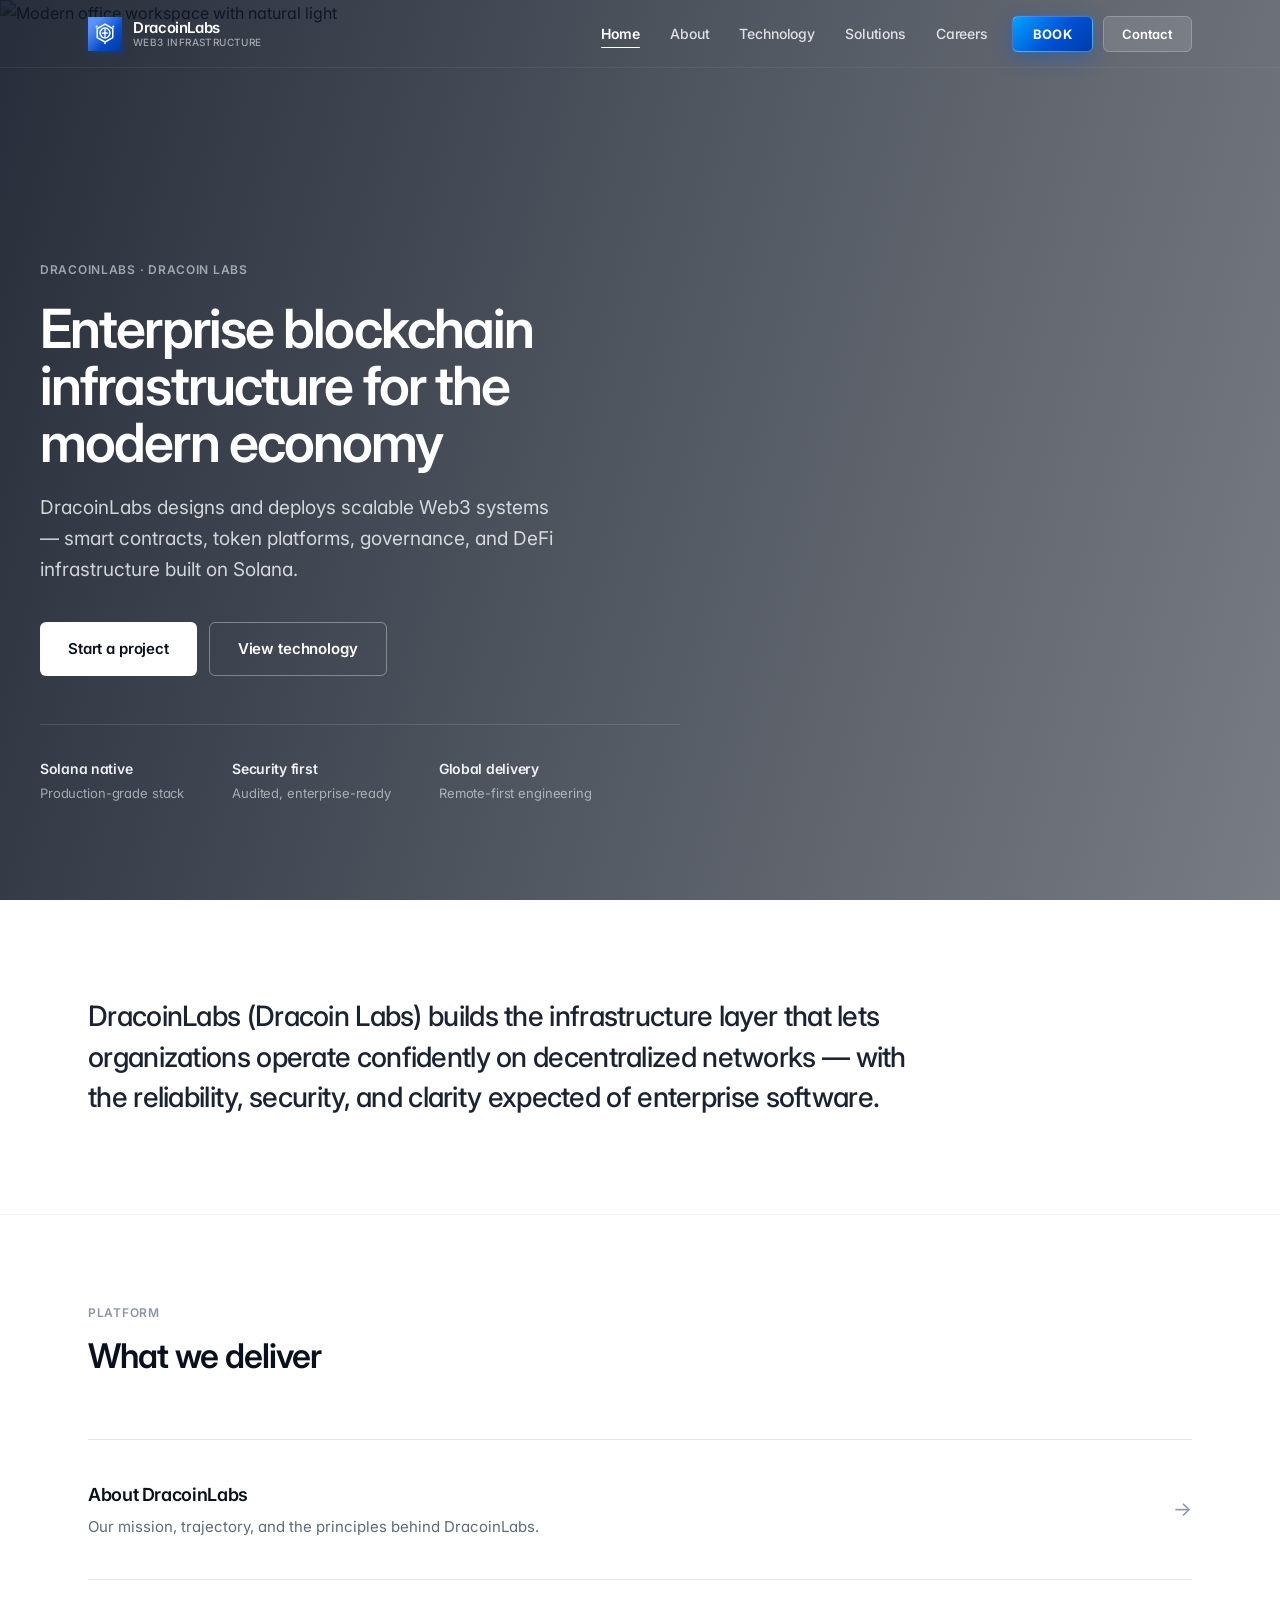
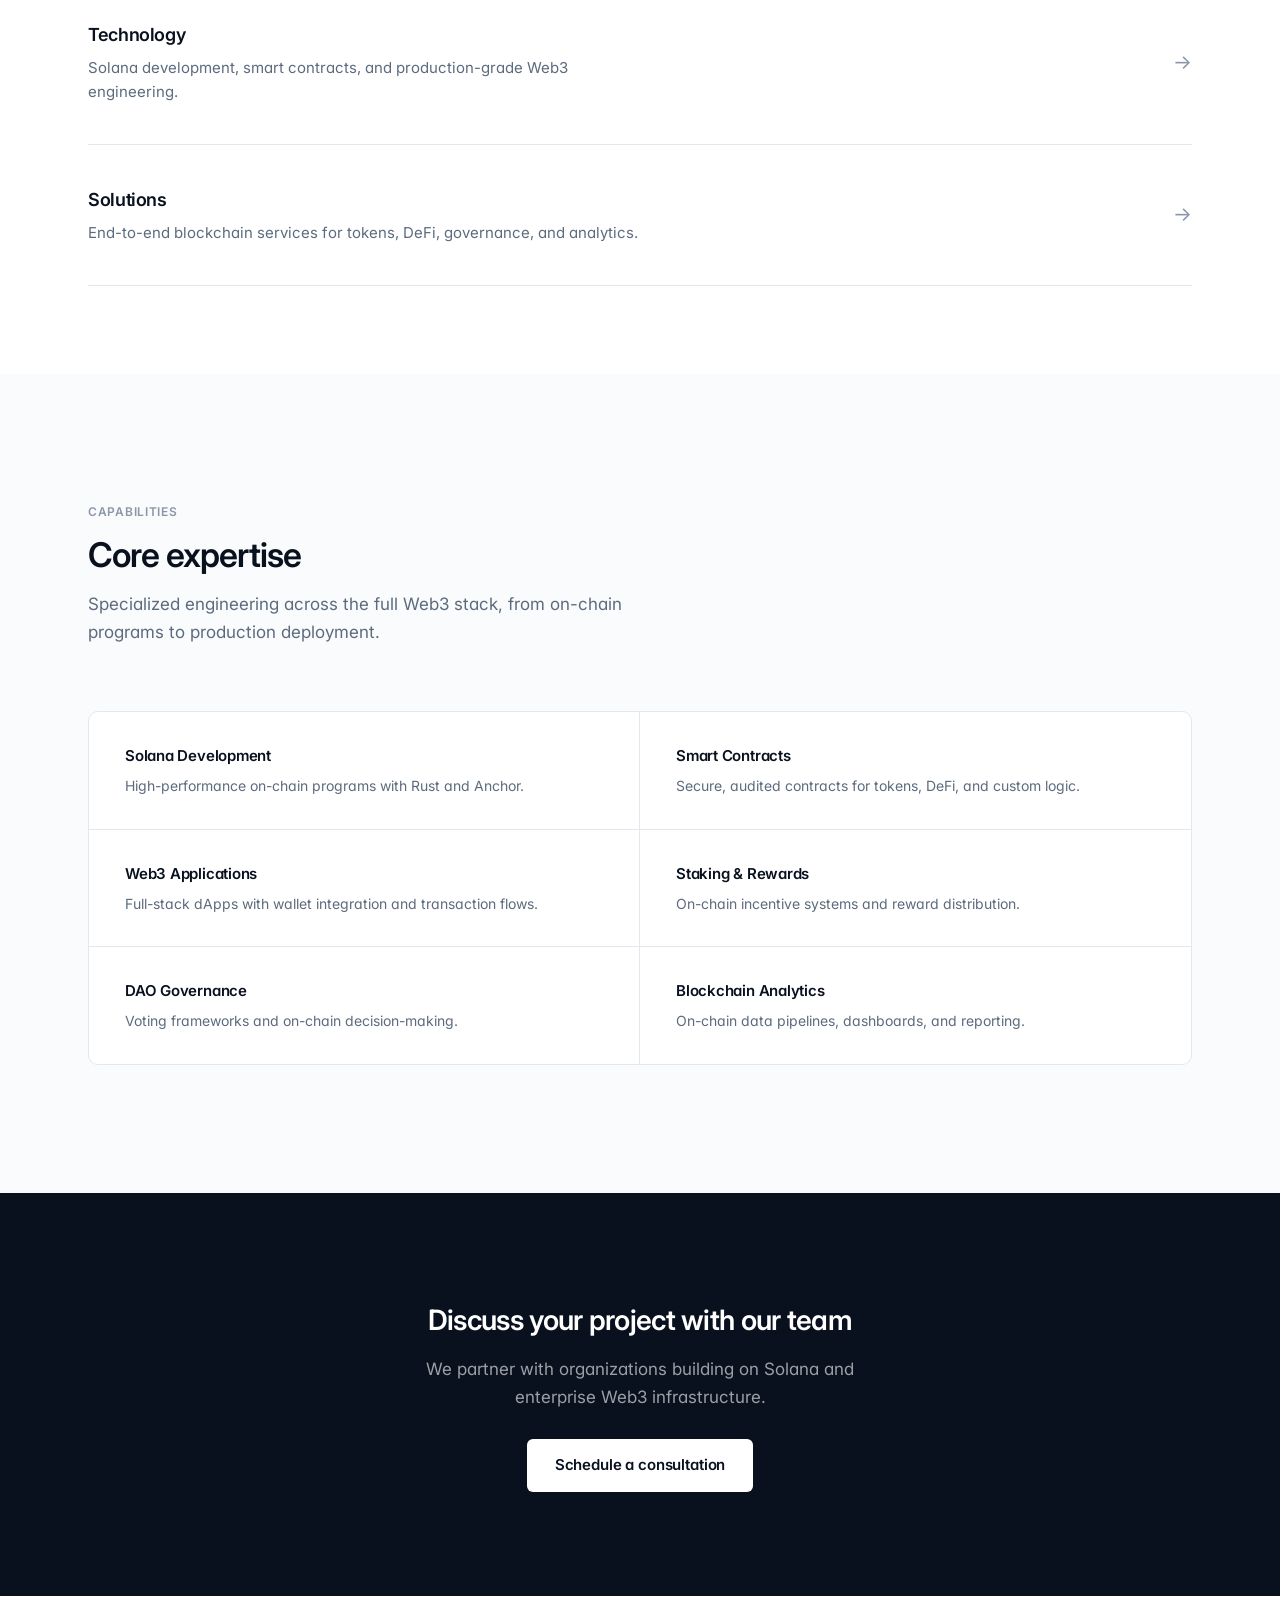
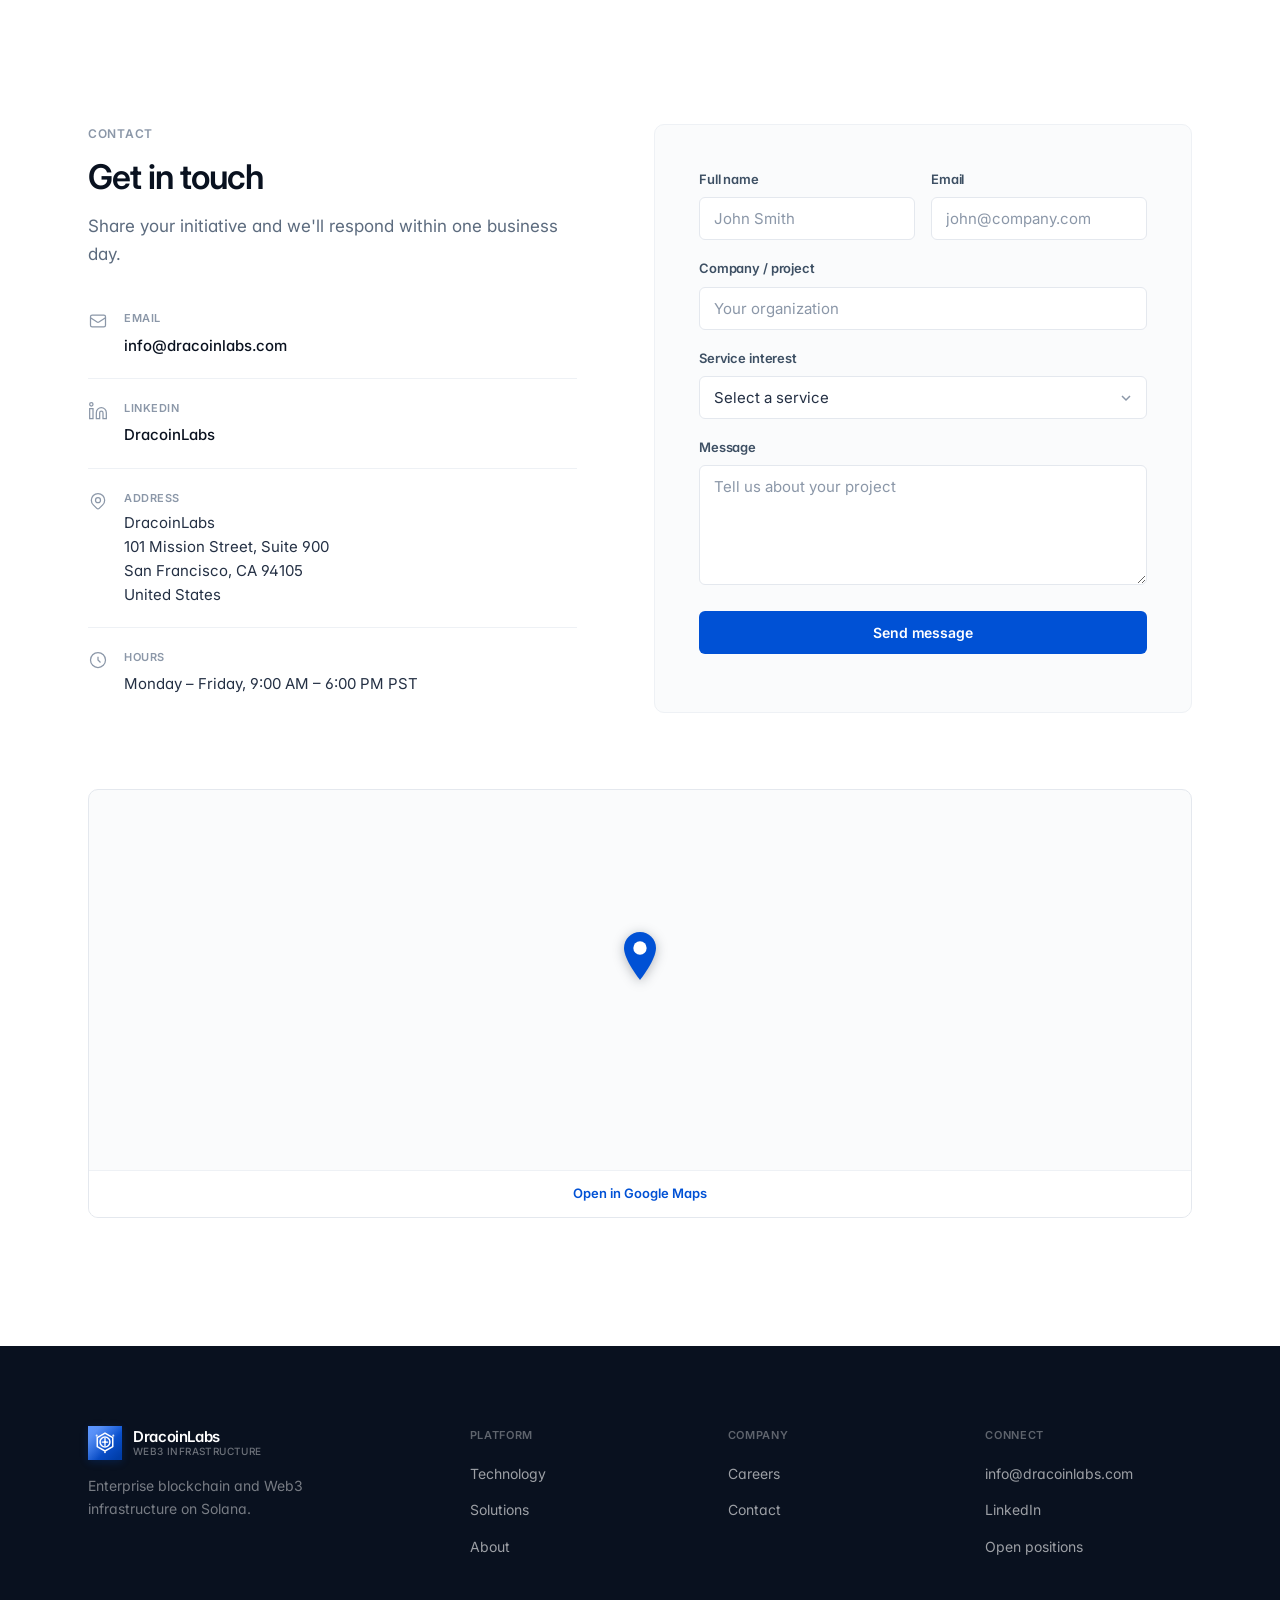
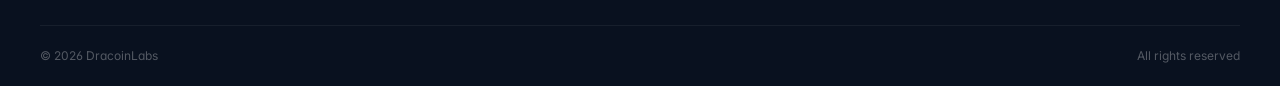
==== commit fe9affd0: "update index" ====
--- a/index.html
+++ b/index.html
@@ -3,14 +3,82 @@
 <head>
   <meta charset="UTF-8">
   <meta name="viewport" content="width=device-width, initial-scale=1.0">
-  <meta name="description" content="DracoinLabs — Enterprise blockchain and Web3 infrastructure. DracoinLabs Nexus and scalable solutions on Solana.">
-  <title>DracoinLabs | Enterprise Web3 Infrastructure</title>
+  <title>DracoinLabs | Dracoin Labs — Blockchain &amp; Web3 Infrastructure Company</title>
+  <meta name="description" content="DracoinLabs (Dracoin Labs) is a blockchain technology company building secure, scalable Web3 infrastructure, Solana engineering, and enterprise decentralized solutions.">
+  <meta name="keywords" content="DracoinLabs, Dracoin Labs, Dracoin, blockchain company, Web3, Solana, smart contracts, dApp development">
+  <meta name="author" content="DracoinLabs">
+  <meta name="robots" content="index, follow, max-image-preview:large">
+  <link rel="canonical" href="https://dracoinlabs.com/">
   <link rel="icon" type="image/svg+xml" href="assets/favicon.svg">
+  <link rel="icon" type="image/png" href="assets/favicon.png" sizes="256x256">
+  <link rel="apple-touch-icon" href="assets/logo-300x300.png">
+  <meta property="og:type" content="website">
+  <meta property="og:site_name" content="DracoinLabs">
+  <meta property="og:locale" content="en_US">
+  <meta property="og:url" content="https://dracoinlabs.com/">
+  <meta property="og:title" content="DracoinLabs | Blockchain &amp; Web3 Infrastructure">
+  <meta property="og:description" content="DracoinLabs (Dracoin Labs) delivers enterprise blockchain infrastructure, Solana development, and Web3 solutions.">
+  <meta property="og:image" content="https://dracoinlabs.com/assets/logo-300x300.png">
+  <meta property="og:image:alt" content="DracoinLabs logo">
+  <meta name="twitter:card" content="summary">
+  <meta name="twitter:title" content="DracoinLabs | Blockchain &amp; Web3 Infrastructure">
+  <meta name="twitter:description" content="DracoinLabs (Dracoin Labs) — enterprise blockchain and Web3 infrastructure company.">
+  <meta name="twitter:image" content="https://dracoinlabs.com/assets/logo-300x300.png">
   <link rel="preconnect" href="https://images.unsplash.com" crossorigin>
   <link rel="preconnect" href="https://fonts.googleapis.com">
   <link rel="preconnect" href="https://fonts.gstatic.com" crossorigin>
   <link href="https://fonts.googleapis.com/css2?family=Inter:wght@400;500;600;700&display=swap" rel="stylesheet">
   <link rel="stylesheet" href="css/style.css">
+  <script type="application/ld+json">
+  {
+    "@context": "https://schema.org",
+    "@graph": [
+      {
+        "@type": "Organization",
+        "@id": "https://dracoinlabs.com/#organization",
+        "name": "DracoinLabs",
+        "alternateName": ["Dracoin Labs", "Dracoin", "DracoinLabs.com"],
+        "url": "https://dracoinlabs.com/",
+        "logo": {
+          "@type": "ImageObject",
+          "url": "https://dracoinlabs.com/assets/logo-mark.png",
+          "width": 512,
+          "height": 512
+        },
+        "image": "https://dracoinlabs.com/assets/logo-300x300.png",
+        "description": "DracoinLabs is a blockchain technology company specializing in secure, scalable Web3 infrastructure and Solana engineering.",
+        "email": "info@dracoinlabs.com",
+        "sameAs": [
+          "https://www.linkedin.com/company/dracoinlabs/"
+        ],
+        "address": {
+          "@type": "PostalAddress",
+          "streetAddress": "101 Mission Street, Suite 900",
+          "addressLocality": "San Francisco",
+          "addressRegion": "CA",
+          "postalCode": "94105",
+          "addressCountry": "US"
+        },
+        "contactPoint": {
+          "@type": "ContactPoint",
+          "email": "info@dracoinlabs.com",
+          "contactType": "customer service",
+          "availableLanguage": "English"
+        }
+      },
+      {
+        "@type": "WebSite",
+        "@id": "https://dracoinlabs.com/#website",
+        "url": "https://dracoinlabs.com/",
+        "name": "DracoinLabs",
+        "alternateName": ["Dracoin Labs", "Dracoin"],
+        "description": "Official website of DracoinLabs — blockchain and Web3 infrastructure.",
+        "publisher": { "@id": "https://dracoinlabs.com/#organization" },
+        "inLanguage": "en-US"
+      }
+    ]
+  }
+  </script>
 </head>
 <body>
   <header class="header header--dark" id="header">
@@ -47,9 +115,9 @@
       </div>
       <div class="container hero-body">
         <div class="hero-inner">
-          <span class="hero-label">DracoinLabs</span>
+          <span class="hero-label">DracoinLabs · Dracoin Labs</span>
           <h1 class="hero-title">Enterprise blockchain infrastructure for the modern economy</h1>
-          <p class="hero-lead">We design and deploy scalable Web3 systems — smart contracts, token platforms, governance, and DeFi infrastructure built on Solana.</p>
+          <p class="hero-lead">DracoinLabs designs and deploys scalable Web3 systems — smart contracts, token platforms, governance, and DeFi infrastructure built on Solana.</p>
           <div class="hero-actions">
             <a href="#contact" class="btn btn-white btn-lg">Start a project</a>
             <a href="technology.html" class="btn btn-outline btn-lg">View technology</a>
@@ -65,7 +133,7 @@
 
     <section class="statement">
       <div class="container">
-        <p class="statement-text" data-reveal>DracoinLabs builds the infrastructure layer that lets organizations operate confidently on decentralized networks — with the reliability, security, and clarity expected of enterprise software.</p>
+        <p class="statement-text" data-reveal>DracoinLabs (Dracoin Labs) builds the infrastructure layer that lets organizations operate confidently on decentralized networks — with the reliability, security, and clarity expected of enterprise software.</p>
       </div>
     </section>
 
